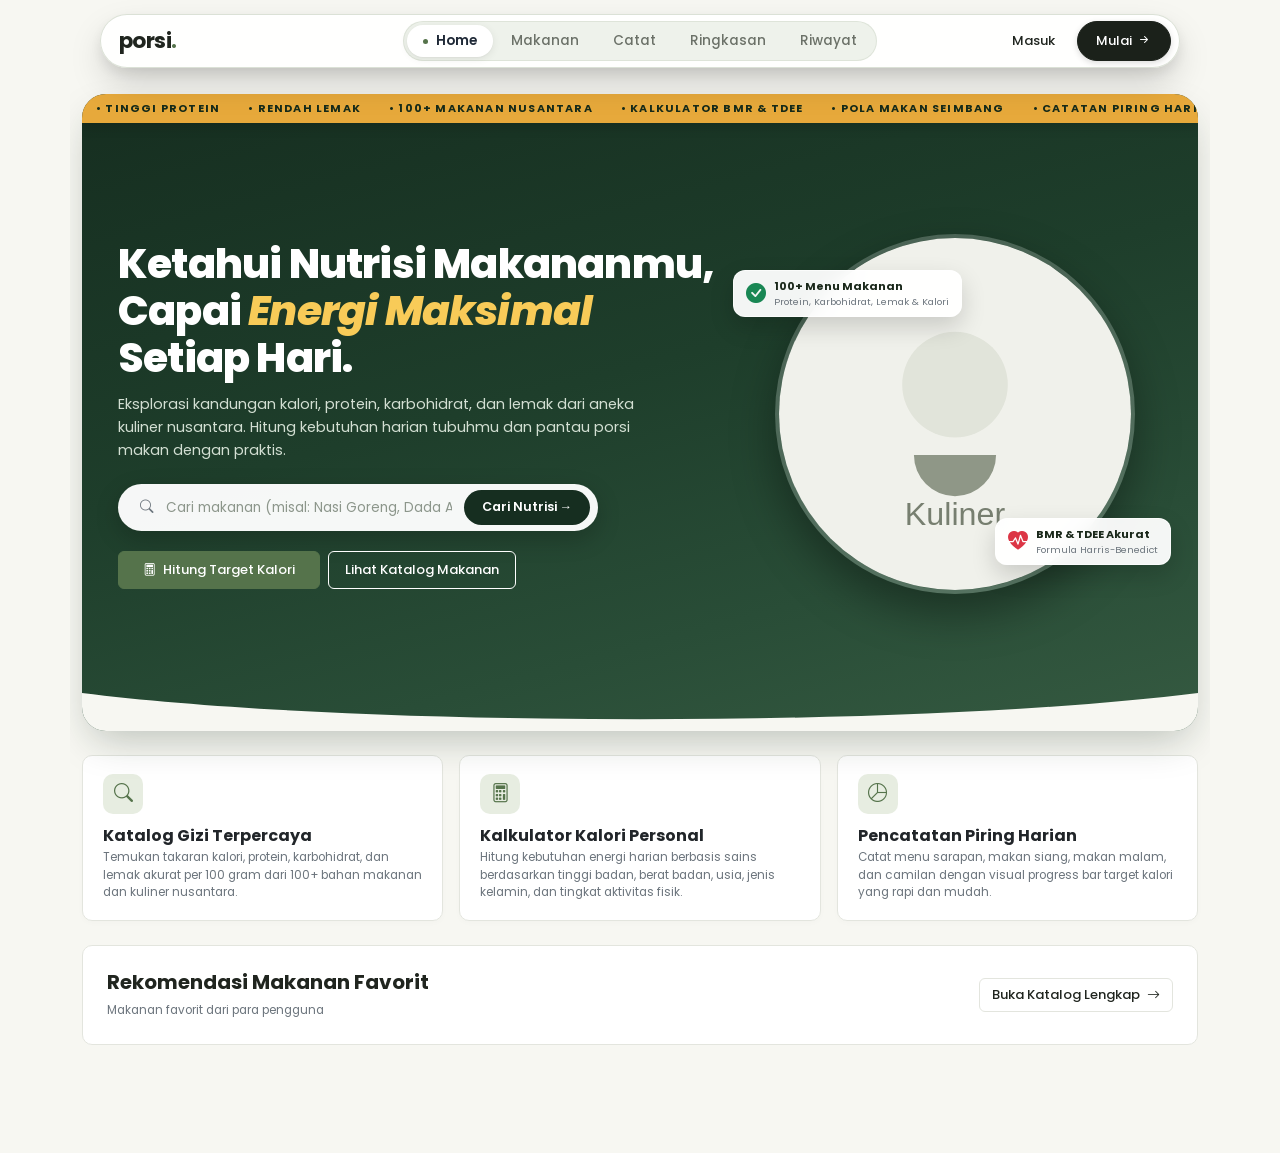
==== client/index.html @ 0c0c5ab6 "fix(ui): remove hand portion guide and add generous margin spacing for meal session cards" ====
<!doctype html>
<html lang="id">
<head>
  <meta charset="utf-8">
  <meta name="viewport" content="width=device-width, initial-scale=1">
  <title>Porsi.</title>

  <!-- Font Google: Poppins -->
  <link rel="preconnect" href="https://fonts.googleapis.com">
  <link rel="preconnect" href="https://fonts.gstatic.com" crossorigin>
  <link href="https://fonts.googleapis.com/css2?family=Poppins:wght@400;500;600;700&display=swap" rel="stylesheet">

  <!-- CSS Kerangka Kerja Bootstrap 5.3 & Ikon Bootstrap -->
  <link href="https://cdn.jsdelivr.net/npm/bootstrap@5.3.3/dist/css/bootstrap.min.css" rel="stylesheet">
  <link href="https://cdn.jsdelivr.net/npm/bootstrap-icons@1.11.3/font/bootstrap-icons.min.css" rel="stylesheet">

  <!-- Lembar Gaya Kustom Terstruktur -->
  <link rel="stylesheet" href="css/style.css?v=26">
  <link rel="stylesheet" href="css/auth.css?v=18">
</head>
<body>

  <!-- Bilah Navigasi Melayang Bentuk Kapsul (Floating Island Navbar) -->
  <header class="app-navbar-wrapper">
    <div class="app-navbar-pill">
      <!-- Sisi Kiri: Logo & Nama Brand -->
      <a href="#" class="brand-logo" onclick="switchPage('home'); return false;">
        <span class="brand-title">porsi<span class="brand-dot">.</span></span>
      </a>

      <!-- Sisi Tengah: Tab Navigasi Menu (Web Desktop Navigasi Kapsul) -->
      <nav class="desktop-nav nav-center-tabs" id="nav-center-tabs" aria-label="Navigasi Utama">
        <div class="nav-sliding-indicator" id="nav-sliding-indicator"></div>
        <button type="button" class="nav-tab-btn active" id="nav-btn-home" onclick="switchPage('home')">
          Home
        </button>
        <button type="button" class="nav-tab-btn" id="nav-btn-makanan" onclick="switchPage('makanan')">
          Makanan
        </button>
        <button type="button" class="nav-tab-btn" id="nav-btn-catat" onclick="requireAuthOrGo('catat')">
          Catat
        </button>
        <button type="button" class="nav-tab-btn" id="nav-btn-dashboard" onclick="requireAuthOrGo('dashboard')">
          Ringkasan
        </button>
        <button type="button" class="nav-tab-btn" id="nav-btn-riwayat" onclick="requireAuthOrGo('riwayat')">
          Riwayat
        </button>
      </nav>

      <!-- Sisi Kanan: Tombol Aksi Pengguna / Tamu -->
      <div class="nav-right-actions">
        <!-- Aksi untuk Tamu (Belum Masuk Akun) -->
        <div id="guest-actions" class="d-flex align-items-center gap-2">
          <button type="button" class="btn btn-nav-ghost" onclick="openLoginModal()">Masuk</button>
          <button type="button" class="btn btn-nav-cta" onclick="openRegisterModal()">
            <span>Mulai</span> <i class="bi bi-arrow-right-short ms-1" style="font-size: 16px;"></i>
          </button>
        </div>

        <!-- Aksi Pengguna (Sudah Terautentikasi / Login) -->
        <div id="user-actions" class="d-none align-items-center gap-2">
          <div class="nav-user-pill" onclick="requireAuthOrGo('profil')" title="Lihat Profil & Kebutuhan Kalori">
            <!-- Mini Progress Ring Melingkar di Avatar Pengguna -->
            <div class="nav-user-avatar-wrap position-relative">
              <svg class="mini-progress-ring" width="34" height="34" viewBox="0 0 34 34">
                <circle class="ring-bg" cx="17" cy="17" r="14" fill="none" stroke="#EAECE6" stroke-width="2.6" />
                <circle class="ring-progress" id="top-user-progress-ring" cx="17" cy="17" r="14" fill="none" stroke="var(--olive)" stroke-width="2.6" stroke-dasharray="87.96" stroke-dashoffset="87.96" stroke-linecap="round" transform="rotate(-90 17 17)" />
              </svg>
              <div class="nav-user-avatar">
                <i class="bi bi-person-fill"></i>
              </div>
            </div>
            <div class="d-block text-start user-text-block" style="line-height: 1.15;">
              <div class="fw-semibold user-name-label" id="top-user-name">User</div>
              <div class="text-secondary user-target-label" id="top-user-target">0 kkal</div>
            </div>
          </div>
          <button type="button" class="btn-nav-logout" onclick="logout()" title="Keluar">
            <i class="bi bi-box-arrow-right" style="-webkit-text-stroke: 0.5px;"></i>
          </button>
        </div>
      </div>
    </div>
  </header>

  <!-- Kontainer Konten Utama Aplikasi (Dimuat per view dari folder views/) -->
  <main class="container-lg py-3 py-md-4" id="main-content">
    <!-- Skeleton Fallback Placeholder (Mencegah Layar Blank Saat CSR Memuat Data Awal) -->
    <div id="main-skeleton-loader" class="main-skeleton-loader">
      <div class="skeleton-shimmer skeleton-hero mb-3"></div>
      <div class="row g-3">
        <div class="col-12 col-md-8"><div class="skeleton-shimmer skeleton-card-lg"></div></div>
        <div class="col-12 col-md-4"><div class="skeleton-shimmer skeleton-card-sm"></div></div>
      </div>
    </div>

    <div id="view-home"></div>
    <div id="view-makanan"></div>
    <div id="view-dashboard"></div>
    <div id="view-catat"></div>
    <div id="view-riwayat"></div>
    <div id="view-profil"></div>
  </main>

  <!-- Bilah Navigasi Bawah Khusus Smartphone (Mobile Bottom Navigation Bar) -->
  <nav class="mobile-bottom-nav d-md-none" id="mobile-bottom-nav" aria-label="Navigasi Bawah Ponsel">
    <div class="bottom-nav-inner">
      <button type="button" class="bottom-nav-item active" id="mob-btn-home" onclick="switchPage('home')">
        <i class="bi bi-house-door bottom-nav-icon"></i>
        <span class="bottom-nav-label">Home</span>
      </button>
      <button type="button" class="bottom-nav-item" id="mob-btn-makanan" onclick="switchPage('makanan')">
        <i class="bi bi-compass bottom-nav-icon"></i>
        <span class="bottom-nav-label">Makanan</span>
      </button>
      <button type="button" class="bottom-nav-item bottom-nav-action-center" id="mob-btn-catat" onclick="requireAuthOrGo('catat')" aria-label="Catat Piring">
        <div class="action-center-circle">
          <i class="bi bi-plus-lg"></i>
        </div>
        <span class="bottom-nav-label">Catat</span>
      </button>
      <button type="button" class="bottom-nav-item" id="mob-btn-dashboard" onclick="requireAuthOrGo('dashboard')">
        <i class="bi bi-pie-chart bottom-nav-icon"></i>
        <span class="bottom-nav-label">Ringkasan</span>
      </button>
      <button type="button" class="bottom-nav-item" id="mob-btn-riwayat" onclick="requireAuthOrGo('riwayat')">
        <i class="bi bi-calendar3 bottom-nav-icon"></i>
        <span class="bottom-nav-label">Riwayat</span>
      </button>
    </div>
  </nav>

  <!-- Kontainer Komponen Modal & Toast (Dimuat dari views/modals.html) -->
  <div id="views-modals"></div>

  <!-- Pustaka JavaScript Bootstrap 5 Bundle CDN -->
  <script src="https://cdn.jsdelivr.net/npm/bootstrap@5.3.3/dist/js/bootstrap.bundle.min.js"></script>

  <!-- Berkas Logika Utama Aplikasi (JavaScript Terstruktur) -->
  <script src="js/app.js?v=29"></script>
</body>
</html>
---- client/css/style.css ----
/**
 * ============================================================================
 * PORSI. - Pelacak Nutrisi & Kalori Harian
 * Lembar Gaya Utama (style.css)
 * ============================================================================
 * 
 * Daftar Isi:
 * 1. Token Desain & Variabel Root (Warna, Radius, Font)
 * 2. Tipografi Dasar & Reset Elemen
 * 3. Navigasi Melayang Bentuk Kapsul (Floating Island Pill Navbar)
 * 4. Kartu & Lencana Kustom
 * 5. Kartu Katalog Makanan & Grid Nutrisi Makro Bersih
 * 6. Paginasi Halaman Bernomor Modern
 * 7. Bagian Hero Beranda (Home / Ticker / Gelombang SVG)
 * 8. Kartu Keunggulan Fitur Utama
 * 9. Bilah Navigasi Bawah Seluler & Aturan Responsif
 * ============================================================================
 */

:root {
      --bg: #F7F7F2;
      --card-bg: #FFFFFF;
      --border: #E3E5DE;
      --text: #20251F;
      --muted: #6B7168;
      --olive: #55734B;
      --olive-hover: #435D3A;
      --olive-light: #E7EDE1;
      --danger: #A84135;
      --radius: 10px;
    }

    * {
      box-sizing: border-box;
    }

    html, body {
      overflow-x: hidden;
      max-width: 100%;
    }

    body {
      background-color: var(--bg);
      color: var(--text);
      font-family: 'Poppins', -apple-system, BlinkMacSystemFont, sans-serif;
      font-size: 13.5px;
      line-height: 1.5;
      margin: 0;
      padding-bottom: 60px;
    }

    /* 1. Navigasi Melayang Bentuk Kapsul (Floating Island Pill Navbar) */
    .app-navbar-wrapper {
      position: sticky;
      top: 14px;
      z-index: 1030;
      padding: 0 16px;
      margin-bottom: 8px;
    }

    .app-navbar-pill {
      max-width: 1080px;
      margin: 0 auto;
      margin-bottom: 16px;
      background: rgba(255, 255, 255, 0.92);
      backdrop-filter: blur(28px) saturate(190%);
      -webkit-backdrop-filter: blur(28px) saturate(190%);
      border: 1px solid rgba(215, 222, 210, 0.9);
      border-radius: 9999px;
      box-shadow: 
        0 16px 36px -4px rgba(0, 0, 0, 0.18), 
        0 6px 16px -2px rgba(0, 0, 0, 0.10), 
        inset 0 1px 1px rgba(255, 255, 255, 0.95);
      padding: 6px 8px 6px 18px;
      display: flex;
      align-items: center;
      justify-content: space-between;
      position: relative;
      min-height: 54px;
    }

    .brand-logo {
      display: inline-flex;
      align-items: center;
      gap: 9px;
      text-decoration: none;
      z-index: 2;
    }

    .brand-badge {
      width: 32px;
      height: 32px;
      border-radius: 50%;
      background: var(--olive-light);
      color: var(--olive);
      display: inline-flex;
      align-items: center;
      justify-content: center;
      font-size: 16px;
      transition: transform 0.2s cubic-bezier(0.34, 1.56, 0.64, 1);
    }
    .brand-logo:hover .brand-badge {
      transform: scale(1.08) rotate(8deg);
    }

    .brand-title {
      font-weight: 700;
      font-size: 1.35rem;
      color: var(--text);
      letter-spacing: -0.6px;
      line-height: 1;
    }
    .brand-dot {
      color: var(--olive);
    }

    /* 2. Tab Navigasi Tengah (Web Desktop Navigasi Kapsul) */
    .nav-center-tabs {
      display: flex;
      align-items: center;
      gap: 2px;
      position: absolute;
      left: 50%;
      transform: translateX(-50%);
      z-index: 1;
      background: #EEF2EB;
      padding: 3px;
      border-radius: 9999px;
      border: 1px solid rgba(215, 222, 210, 0.7);
    }

    /* Indikator Kapsul Geser Halus (Sliding Pill Indicator seperti Modal Auth) */
    .nav-sliding-indicator {
      position: absolute;
      top: 0;
      left: 0;
      background: #FFFFFF;
      border-radius: 9999px;
      box-shadow: 0 2px 8px rgba(0, 0, 0, 0.08), 0 1px 2px rgba(0, 0, 0, 0.04);
      pointer-events: none;
      z-index: 1;
      opacity: 0;
      transition: transform 0.36s cubic-bezier(0.25, 1, 0.5, 1), width 0.36s cubic-bezier(0.25, 1, 0.5, 1), height 0.36s cubic-bezier(0.25, 1, 0.5, 1), opacity 0.2s ease;
      will-change: transform, width, height;
    }

    .nav-tab-btn {
      color: var(--muted);
      font-weight: 500;
      font-size: 13.5px;
      border: 0;
      background: transparent !important;
      padding: 6px 16px;
      border-radius: 9999px;
      text-decoration: none;
      transition: color 0.25s ease;
      cursor: pointer;
      display: inline-flex;
      align-items: center;
      gap: 6px;
      white-space: nowrap;
      position: relative;
      z-index: 2;
    }
    .nav-tab-btn:hover {
      color: var(--text);
    }
    .nav-tab-btn.active {
      color: #1F2937;
      font-weight: 600;
      background: transparent !important;
      box-shadow: none !important;
      transform: none !important;
    }
    .nav-tab-btn.active::before {
      content: "";
      display: inline-block;
      width: 5px;
      height: 5px;
      border-radius: 50%;
      background: var(--olive);
      margin-right: 2px;
      animation: dotPop 0.25s cubic-bezier(0.34, 1.56, 0.64, 1);
    }

    @keyframes dotPop {
      0% {
        transform: scale(0);
        opacity: 0;
      }
      100% {
        transform: scale(1);
        opacity: 1;
      }
    }

    /* Mencegah scrollbar horizontal pada kontainer utama saat animasi geser tab berlangsung */
    main.container-lg {
      overflow-x: hidden;
      position: relative;
    }

    /* Animasi Geser Halus Halaman Masuk dari Kanan (Arah Maju) */
    .page-slide-from-right {
      animation: pageSlideRight 0.36s cubic-bezier(0.25, 1, 0.5, 1) both;
      will-change: opacity, transform;
    }

    /* Animasi Geser Halus Halaman Masuk dari Kiri (Arah Mundur) */
    .page-slide-from-left {
      animation: pageSlideLeft 0.36s cubic-bezier(0.25, 1, 0.5, 1) both;
      will-change: opacity, transform;
    }

    @keyframes pageSlideRight {
      0% {
        opacity: 0;
        transform: translateX(45px);
      }
      100% {
        opacity: 1;
        transform: translateX(0);
      }
    }

    @keyframes pageSlideLeft {
      0% {
        opacity: 0;
        transform: translateX(-45px);
      }
      100% {
        opacity: 1;
        transform: translateX(0);
      }
    }

    /* 3. Aksi Sisi Kanan (Masuk, Mulai, Profil) */
    .nav-right-actions {
      display: flex;
      align-items: center;
      gap: 8px;
      z-index: 2;
    }

    .btn-nav-ghost {
      background: transparent;
      border: none;
      color: var(--text);
      font-weight: 500;
      font-size: 13px;
      padding: 7px 14px;
      border-radius: 9999px;
      transition: background 0.15s ease, color 0.15s ease;
      cursor: pointer;
    }
    .btn-nav-ghost:hover {
      background: #F1F3ED;
      color: var(--text);
    }

    .btn-nav-cta {
      background: #1B211A;
      color: #FFFFFF;
      border: 1px solid #1B211A;
      font-weight: 500;
      font-size: 13px;
      padding: 7px 18px;
      border-radius: 9999px;
      display: inline-flex;
      align-items: center;
      transition: all 0.18s cubic-bezier(0.16, 1, 0.3, 1);
      cursor: pointer;
      box-shadow: 0 2px 6px rgba(0, 0, 0, 0.14);
      text-decoration: none;
    }
    .btn-nav-cta:hover {
      background: #313D2F;
      border-color: #313D2F;
      color: #FFFFFF;
      transform: translateY(-1px);
      box-shadow: 0 4px 10px rgba(0, 0, 0, 0.2);
    }

    /* 4. Kapsul Profil Pengguna Terautentikasi */
    .nav-user-pill {
      background: #F4F6F0;
      border: 1px solid var(--border);
      border-radius: 9999px;
      padding: 3px 12px 3px 4px;
      display: flex;
      align-items: center;
      gap: 8px;
      cursor: pointer;
      transition: background 0.15s ease;
    }
    .nav-user-pill:hover {
      background: #E9ECE3;
    }

    .nav-user-avatar-wrap {
      width: 34px;
      height: 34px;
      display: flex;
      align-items: center;
      justify-content: center;
      position: relative;
      flex-shrink: 0;
    }
    .nav-user-avatar-wrap .mini-progress-ring {
      position: absolute;
      top: 0;
      left: 0;
      width: 34px;
      height: 34px;
      pointer-events: none;
    }
    .nav-user-avatar {
      width: 24px;
      height: 24px;
      border-radius: 50%;
      background: var(--olive);
      color: #FFFFFF;
      display: flex;
      align-items: center;
      justify-content: center;
      font-size: 11.5px;
      z-index: 1;
    }

    .btn-nav-logout {
      border: 1px solid var(--border);
      background: #FFFFFF;
      color: var(--danger);
      width: 34px;
      height: 34px;
      border-radius: 50%;
      display: flex;
      align-items: center;
      justify-content: center;
      font-size: 13.5px;
      cursor: pointer;
      transition: all 0.18s ease;
    }
    .btn-nav-logout:hover {
      background: rgba(168, 65, 53, 0.1);
      color: #8B2E24;
      border-color: rgba(168, 65, 53, 0.3);
      transform: scale(1.05);
    }

    /* 5. Bilah Pencarian Modern & Bersih */
    .search-container {
      background: #FFFFFF;
      border: 1.5px solid var(--border);
      border-radius: 99px;
      padding: 6px 14px 6px 18px;
      display: flex;
      align-items: center;
      gap: 12px;
      min-height: 50px;
      transition: all 0.2s ease-in-out;
      box-shadow: 0 2px 6px rgba(0,0,0,0.03);
    }
    .search-container:hover {
      border-color: #CBD0C4;
    }
    .search-container:focus-within {
      border-color: var(--olive);
      box-shadow: 0 0 0 3px rgba(85, 115, 75, 0.15);
    }
    .search-container .search-icon {
      color: var(--muted);
      font-size: 16px;
      flex-shrink: 0;
    }
    .search-container input {
      border: none !important;
      outline: none !important;
      box-shadow: none !important;
      background: transparent !important;
      font-size: 14px;
      width: 100%;
      color: var(--text);
      padding: 4px 0;
    }
    .search-container input::placeholder {
      color: #9CA3AF;
      font-size: 13.5px;
    }
    .search-clear-btn {
      border: none;
      background: #F0F1EB;
      color: var(--muted);
      width: 28px;
      height: 28px;
      border-radius: 50%;
      display: flex;
      align-items: center;
      justify-content: center;
      font-size: 12px;
      cursor: pointer;
      transition: all 0.15s;
      flex-shrink: 0;
    }
    .search-clear-btn:hover {
      background: #E2E4DC;
      color: var(--text);
    }

    /* 6. Kartu Kontainer Kustom */
    .app-card {
      background: var(--card-bg);
      border: 1px solid var(--border);
      border-radius: var(--radius);
    }

    /* 7. Tombol Aksi Kustom */
    .btn-olive {
      background-color: var(--olive);
      border: 1px solid var(--olive);
      color: #FFFFFF;
      font-weight: 500;
      font-size: 13px;
      border-radius: 6px;
      padding: 6px 14px;
      transition: all 0.15s;
    }
    .btn-olive:hover, .btn-olive:focus {
      background-color: var(--olive-hover);
      border-color: var(--olive-hover);
      color: #FFFFFF;
    }

    .btn-subtle {
      background-color: #FFFFFF;
      border: 1px solid var(--border);
      color: var(--text);
      font-weight: 500;
      font-size: 13px;
      border-radius: 6px;
      padding: 6px 12px;
    }
    .btn-subtle:hover {
      background-color: #F0F1EB;
      color: var(--text);
    }

    /* 8. Kolom Formulir & Input */
    .form-control, .form-select {
      font-family: inherit;
      font-size: 13px;
      border: 1px solid var(--border);
      border-radius: 6px;
      padding: 7px 10px;
    }
    .form-control:focus, .form-select:focus {
      border-color: var(--olive);
      box-shadow: 0 0 0 2px rgba(85, 115, 75, 0.15);
    }
    .form-label {
      font-size: 11.5px;
      font-weight: 600;
      margin-bottom: 3px;
      color: var(--text);
    }

    /* 9. Kartu Katalog Makanan */
    .food-item-card {
      border: 1px solid var(--border);
      border-radius: var(--radius);
      background: #FFFFFF;
      overflow: hidden;
      display: flex;
      flex-direction: column;
      height: 100%;
      transition: border-color 0.15s;
    }
    .food-item-card:hover {
      border-color: #CBD0C4;
    }
    .food-item-img {
      width: 100%;
      height: 120px;
      object-fit: cover;
      background: #EAECE6;
    }
    .food-item-body {
      padding: 10px 12px;
      display: flex;
      flex-direction: column;
      flex-grow: 1;
    }
    .food-item-title {
      font-weight: 600;
      font-size: 13px;
      margin-bottom: 4px;
      line-height: 1.3;
      display: -webkit-box;
      -webkit-line-clamp: 2;
      -webkit-box-orient: vertical;
      overflow: hidden;
    }
    /* 10. Tampilan Kalori Kartu Makanan */
    .food-card-cal {
      font-size: 13.5px;
      font-weight: 700;
      color: var(--text);
      line-height: 1.2;
      margin-bottom: 6px;
    }
    .food-card-cal small {
      font-size: 11px;
      font-weight: 400;
      color: var(--muted);
    }

    /* 11. Makronutrisi Kartu Makanan: Bersih & Netral (Tanpa Kotak Berwarna) */
    .macro-clean-grid {
      display: flex;
      align-items: center;
      justify-content: space-between;
      padding: 6px 2px;
      margin-bottom: 10px;
      border-top: 1px solid #ECEEE8;
      border-bottom: 1px solid #ECEEE8;
      background: transparent !important;
    }
    .macro-clean-col {
      flex: 1;
      text-align: center;
      display: flex;
      flex-direction: column;
      gap: 1px;
    }
    .m-clean-lbl {
      font-size: 10px;
      color: #6F766C;
      font-weight: 500;
      letter-spacing: -0.1px;
    }
    .m-clean-val {
      font-size: 12px;
      color: #1F251E;
      line-height: 1.2;
    }
    .m-clean-val strong {
      font-weight: 700;
      color: #1F251E;
    }
    .m-clean-val span {
      font-size: 9.5px;
      font-weight: 400;
      color: #6F766C;
    }
    .macro-clean-divider {
      width: 1px;
      height: 20px;
      background: #ECEEE8;
      flex-shrink: 0;
    }

    /* 12. Paginasi Halaman Bernomor Modern */
    .btn-page-nav {
      background: #FFFFFF;
      border: 1px solid var(--border);
      color: var(--text);
      font-size: 13px;
      font-weight: 500;
      border-radius: 9999px;
      padding: 6px 14px;
      display: inline-flex;
      align-items: center;
      gap: 5px;
      cursor: pointer;
      transition: all 0.16s ease;
    }
    .btn-page-nav:hover:not(:disabled) {
      background: #E8EDE3;
      border-color: #CBD5C4;
      color: var(--text);
    }
    .btn-page-nav:disabled {
      opacity: 0.45;
      cursor: not-allowed;
      background: #F4F5F0;
    }

    .btn-page-num {
      min-width: 34px;
      height: 34px;
      padding: 0 6px;
      border-radius: 50%;
      border: 1px solid transparent;
      background: transparent;
      color: var(--text);
      font-size: 13px;
      font-weight: 500;
      display: inline-flex;
      align-items: center;
      justify-content: center;
      cursor: pointer;
      transition: all 0.16s ease;
    }
    .btn-page-num:hover:not(.active) {
      background: #E8EDE3;
      color: var(--text);
    }
    .btn-page-num.active {
      background: var(--olive);
      color: #FFFFFF;
      font-weight: 700;
      box-shadow: 0 2px 6px rgba(85, 115, 75, 0.35);
    }
    .page-ellipsis {
      padding: 0 4px;
      color: var(--muted);
      font-size: 13px;
    }

    /* 13. Bagian Hero Beranda (Home) */
    .hero-container {
      background: linear-gradient(165deg, #162E20 0%, #1E3E2B 45%, #294D37 75%, #355A41 100%);
      border-radius: 24px;
      color: #FFFFFF;
      position: relative;
      overflow: hidden;
      margin-bottom: 24px;
      box-shadow: 0 16px 40px -10px rgba(18, 40, 24, 0.28);
    }

    .hero-ribbon-ticker {
      background: #E7A93B;
      color: #172B1A;
      font-size: 11px;
      font-weight: 700;
      letter-spacing: 1.2px;
      text-transform: uppercase;
      padding: 6px 0;
      overflow: hidden;
      white-space: nowrap;
      display: flex;
      box-shadow: 0 4px 12px rgba(0, 0, 0, 0.15);
    }
    .hero-ribbon-ticker span {
      display: inline-block;
      padding: 0 14px;
    }

    .hero-content-row {
      padding: 36px 32px 24px 36px;
    }

    @media (max-width: 767.98px) {
      .hero-content-row {
        padding: 22px 18px 18px 18px;
      }
    }

    .hero-headline {
      font-weight: 800;
      font-size: clamp(1.75rem, 3.2vw, 2.65rem);
      line-height: 1.15;
      letter-spacing: -0.8px;
      margin-bottom: 12px;
      color: #FFFFFF;
    }
    .hero-headline .highlight-gold {
      color: #F8CB58;
      font-style: italic;
    }

    .hero-subtitle {
      font-size: clamp(13px, 1.35vw, 14.5px);
      line-height: 1.6;
      color: #D3DFD3;
      max-width: 520px;
      margin-bottom: 22px;
    }

    .hero-search-box {
      background: rgba(255, 255, 255, 0.96);
      border-radius: 9999px;
      padding: 6px 8px 6px 18px;
      display: flex;
      align-items: center;
      gap: 10px;
      max-width: 480px;
      box-shadow: 0 8px 24px rgba(0, 0, 0, 0.2);
      margin-bottom: 20px;
    }
    .hero-search-box input {
      border: none !important;
      outline: none !important;
      background: transparent !important;
      width: 100%;
      font-size: 13.5px;
      color: #1A281A;
    }
    .hero-search-box input::placeholder {
      color: #8C968B;
    }
    .hero-search-box .btn-hero-search {
      background: #162E20;
      color: #FFFFFF;
      border: none;
      font-weight: 600;
      font-size: 12.5px;
      padding: 8px 18px;
      border-radius: 9999px;
      white-space: nowrap;
      transition: background 0.15s ease;
      cursor: pointer;
    }
    .hero-search-box .btn-hero-search:hover {
      background: #254933;
    }

    .hero-badges-row {
      display: flex;
      flex-wrap: wrap;
      gap: 8px;
      margin-bottom: 16px;
    }
    .hero-chip {
      background: rgba(255, 255, 255, 0.14);
      backdrop-filter: blur(8px);
      border: 1px solid rgba(255, 255, 255, 0.22);
      color: #FFFFFF;
      font-size: 11px;
      font-weight: 500;
      padding: 4px 12px;
      border-radius: 9999px;
      display: inline-flex;
      align-items: center;
      gap: 5px;
    }

    .hero-food-plate {
      position: relative;
      display: flex;
      align-items: center;
      justify-content: center;
    }
    .hero-plate-img {
      width: 100%;
      max-width: 360px;
      aspect-ratio: 1 / 1;
      border-radius: 50%;
      object-fit: cover;
      box-shadow: 0 20px 44px rgba(0, 0, 0, 0.35);
      border: 4px solid rgba(255, 255, 255, 0.2);
      transition: transform 0.4s ease;
    }
    .hero-plate-img:hover {
      transform: scale(1.02) rotate(2deg);
    }

    .hero-floating-stat {
      position: absolute;
      background: rgba(255, 255, 255, 0.95);
      color: #1A281A;
      backdrop-filter: blur(10px);
      border-radius: 12px;
      padding: 7px 12px;
      box-shadow: 0 10px 24px rgba(0, 0, 0, 0.16);
      font-size: 11px;
      display: flex;
      align-items: center;
      gap: 8px;
      border: 1px solid rgba(255, 255, 255, 0.7);
      animation: floatBadge 3.5s ease-in-out infinite alternate;
    }
    .hero-stat-1 {
      top: 10%;
      left: -10px;
    }
    .hero-stat-2 {
      bottom: 8%;
      right: -5px;
      animation-delay: 1.5s;
    }

    @keyframes floatBadge {
      0% { transform: translateY(0px); }
      100% { transform: translateY(-7px); }
    }

    .hero-wave-transition {
      width: 100%;
      line-height: 0;
      margin-top: -1px;
    }
    .hero-wave-transition svg {
      display: block;
      width: 100%;
      height: 38px;
    }

    .home-feature-card {
      background: #FFFFFF;
      border: 1px solid var(--border);
      border-radius: var(--radius);
      padding: 18px 20px;
      height: 100%;
      transition: transform 0.18s ease, box-shadow 0.18s ease;
      box-shadow: 0 2px 6px rgba(0, 0, 0, 0.02);
    }
    .home-feature-card:hover {
      transform: translateY(-2px);
      box-shadow: 0 8px 20px rgba(0, 0, 0, 0.05);
      border-color: #CBD5C4;
    }
    .feature-icon-bubble {
      width: 40px;
      height: 40px;
      border-radius: 10px;
      background: var(--olive-light);
      color: var(--olive);
      display: flex;
      align-items: center;
      justify-content: center;
      font-size: 19px;
      margin-bottom: 12px;
    }

    /* 14. Penyesuaian Responsif Layar Kecil */
    @media (max-width: 767.98px) {
      .food-item-img {
        height: 100px;
      }
    }


    /* ============================================================================
     * 15. Gaya Komponen Tambahan untuk Tab (Piring, Riwayat & Profil)
     * ============================================================================
     */

    /* Efek & Warna Tombol Aksi Bahaya / Hapus (Warna Lemak Maroon Porsi) */
    .btn-subtle.text-danger {
      color: var(--danger) !important;
    }
    .btn-subtle.text-danger:hover {
      background-color: rgba(168, 65, 53, 0.1) !important;
      color: #8B2E24 !important;
      border-color: rgba(168, 65, 53, 0.3) !important;
    }

    /* Bilah Progres Multi-Segmen Makronutrien Piring (Sesuai Palet Warna Porsi) */
    .plate-macro-bar-container {
      display: flex;
      height: 8px;
      width: 100%;
      border-radius: 99px;
      overflow: hidden;
      background: #EBEFE7;
      border: 1px solid #D8DED1;
      gap: 2px;
      padding: 1px;
    }
    .plate-macro-bar-seg {
      height: 100%;
      transition: width 0.3s ease;
      border-radius: 99px;
    }
    .plate-macro-bar-seg.bg-prot {
      background: var(--olive); /* Hijau Zaitun Utama Porsi (#55734B) */
    }
    .plate-macro-bar-seg.bg-carb {
      background: #E7A93B; /* Kuning Oker Gandum Alami (Pita Ticker Hero) */
    }
    .plate-macro-bar-seg.bg-fat {
      background: var(--danger); /* Terakota Hangat Porsi (#A84135) */
    }

    /* Baris Item Sesi Makan Terpadu (Ringkasan, Catat, & Riwayat) */
    .session-item-row {
      background: #FFFFFF;
      border: 1px solid var(--border);
      border-radius: 10px;
      padding: 12px 14px;
      display: flex;
      justify-content: space-between;
      align-items: center;
      transition: transform 0.16s ease, box-shadow 0.16s ease, border-color 0.16s ease;
    }
    .session-item-row:hover {
      border-color: #CBD5C4;
      background: #FAFBF9;
      transform: translateY(-1px);
      box-shadow: 0 4px 12px rgba(0, 0, 0, 0.04);
    }

    /* Stepper Porsi Makanan pada Piring */
    .portion-stepper-widget {
      display: inline-flex;
      align-items: center;
      background: #F8F9F6;
      border: 1px solid var(--border);
      border-radius: 8px;
      padding: 2px 4px;
      gap: 2px;
    }
    .btn-stepper-adj {
      width: 24px;
      height: 24px;
      border-radius: 5px;
      border: 1px solid var(--border);
      background: #FFFFFF;
      color: var(--text);
      font-size: 13px;
      font-weight: 600;
      display: inline-flex;
      align-items: center;
      justify-content: center;
      cursor: pointer;
      line-height: 1;
      transition: all 0.14s ease;
    }
    .btn-stepper-adj:hover {
      background: var(--olive);
      color: #FFFFFF;
      border-color: var(--olive);
    }
    .btn-stepper-adj:active {
      transform: scale(0.90);
    }
    .stepper-num-input {
      width: 50px;
      border: 0;
      background: transparent;
      font-size: 12.5px;
      font-weight: 600;
      text-align: center;
      color: var(--text);
      outline: none;
      -moz-appearance: textfield;
    }
    .stepper-num-input::-webkit-outer-spin-button,
    .stepper-num-input::-webkit-inner-spin-button {
      -webkit-appearance: none;
      margin: 0;
    }
    .stepper-unit {
      font-size: 11px;
      color: var(--muted);
      font-weight: 500;
      padding-right: 4px;
    }

    /* Bilah Strip Kalender 7 Hari Terakhir (Riwayat) */
    .cal-week-strip {
      display: flex;
      gap: 8px;
      overflow-x: auto;
      padding-bottom: 6px;
      margin-bottom: 14px;
    }
    .cal-day-card {
      flex: 1;
      min-width: 66px;
      background: #FFFFFF;
      border: 1px solid var(--border);
      border-radius: 10px;
      padding: 10px 8px;
      text-align: center;
      cursor: pointer;
      transition: all 0.18s ease;
      display: flex;
      flex-direction: column;
      align-items: center;
      gap: 3px;
      user-select: none;
    }
    .cal-day-card:hover:not(.active) {
      border-color: #CBD5C4;
      background: #F4F6F2;
      transform: translateY(-2px);
      box-shadow: 0 4px 12px rgba(0, 0, 0, 0.04);
    }
    .cal-day-card.active {
      background: var(--olive);
      border-color: var(--olive);
      color: #FFFFFF;
      box-shadow: 0 4px 12px rgba(85, 115, 75, 0.25);
      transform: translateY(-2px);
    }
    .cal-day-name {
      font-size: 11px;
      font-weight: 600;
      color: var(--muted);
      text-transform: uppercase;
    }
    .cal-day-card.active .cal-day-name {
      color: rgba(255, 255, 255, 0.9);
    }
    .cal-day-num {
      font-size: 16px;
      font-weight: 700;
      color: var(--text);
      line-height: 1.1;
    }
    .cal-day-card.active .cal-day-num {
      color: #FFFFFF;
    }

    /* ============================================================================
     * 15. RIWAYAT MAKAN: DESAIN RESIK, MODERN & BEBAS EMOJI (NON-AI SLOP)
     * ============================================================================ */
    .history-calendar-badge {
      width: 36px;
      height: 36px;
      border-radius: 50%;
      background: var(--olive-light);
      color: var(--olive);
      display: inline-flex;
      align-items: center;
      justify-content: center;
      font-size: 15px;
      flex-shrink: 0;
    }

    .history-status-badge {
      display: inline-flex;
      align-items: center;
      gap: 4px;
      padding: 4px 12px;
      border-radius: 9999px;
      font-size: 12px;
      font-weight: 600;
      white-space: nowrap;
      transition: all 0.2s ease;
    }
    .history-status-badge.status-match {
      background: #EDF5EA;
      color: #2E5626;
      border: 1px solid #D2E4CC;
    }
    .history-status-badge.status-deficit {
      background: #FAF4E8;
      color: #8C6018;
      border: 1px solid #EFE2C6;
    }
    .history-status-badge.status-surplus {
      background: #FDF1F0;
      color: #9C2E23;
      border: 1px solid #F6D5D3;
    }

    .history-session-card {
      background: #FFFFFF;
      border: 1px solid var(--border);
      border-radius: 14px;
      padding: 15px 18px;
      margin-bottom: 16px;
      box-shadow: 0 1px 3px rgba(0, 0, 0, 0.02);
      transition: border-color 0.16s ease, box-shadow 0.16s ease, transform 0.16s ease;
    }
    .history-session-card:last-child {
      margin-bottom: 0;
    }
    .history-session-card:hover {
      border-color: #CBD5C4;
      background: #FCFDFB;
      transform: translateY(-1px);
      box-shadow: 0 4px 14px rgba(0, 0, 0, 0.04);
    }

    .session-type-pill {
      font-weight: 600;
      font-size: 11.5px;
      padding: 3px 10px;
      border-radius: 9999px;
      letter-spacing: -0.1px;
      display: inline-flex;
      align-items: center;
    }
    .session-pill-sarapan {
      background: #F4F6F1;
      color: #384A33;
      border: 1px solid #DCE3D6;
    }
    .session-pill-siang {
      background: #EDF4EA;
      color: #274722;
      border: 1px solid #D1E1CB;
    }
    .session-pill-malam {
      background: #F0F3F7;
      color: #263A50;
      border: 1px solid #D6DFEB;
    }
    .session-pill-camilan {
      background: #FAF3EE;
      color: #6E3B24;
      border: 1px solid #ECDAD0;
    }
    .session-pill-kustom {
      background: #F5F6F3;
      color: #353B32;
      border: 1px solid #E0E4DC;
    }

    .session-time-pill {
      font-size: 11.5px;
      color: var(--muted);
      font-weight: 500;
      display: inline-flex;
      align-items: center;
    }

    .session-food-chip {
      display: inline-flex;
      align-items: center;
      gap: 5px;
      background: #F7F9F5;
      border: 1px solid #E5E9E0;
      border-radius: 6px;
      padding: 3px 8px;
      font-size: 12px;
      color: #242E22;
      transition: background 0.15s ease, border-color 0.15s ease;
    }
    .session-food-chip:hover {
      background: #EFF3EC;
      border-color: #D6DFD0;
    }
    .session-food-chip .food-chip-name {
      font-weight: 500;
    }
    .session-food-chip .food-chip-gram {
      color: #7A8475;
      font-size: 11px;
      font-weight: 500;
    }

    .session-macro-tag {
      display: inline-flex;
      align-items: center;
      gap: 3px;
      font-size: 11.5px;
      color: #555E51;
    }

    .macro-dot {
      width: 6px;
      height: 6px;
      border-radius: 50%;
      display: inline-block;
      flex-shrink: 0;
    }
    .macro-dot-prot {
      background: #55734B !important;
    }
    .macro-dot-carb {
      background: #E7A93B !important;
    }
    .macro-dot-fat {
      background: #A84135 !important;
    }

    /* Avatar Pengguna Profil */
    .profile-avatar-circle {
      width: 64px;
      height: 64px;
      border-radius: 50%;
      background: linear-gradient(135deg, var(--olive) 0%, #3D5335 100%);
      color: #FFFFFF;
      font-size: 22px;
      font-weight: 700;
      display: flex;
      align-items: center;
      justify-content: center;
      flex-shrink: 0;
      box-shadow: 0 4px 12px rgba(85, 115, 75, 0.25);
      border: 2px solid #FFFFFF;
    }

    /* Lencana Status BMI */
    .badge-bmi-ideal { background: #EDF6EE; color: #2E6930; border: 1px solid #C8E6C9; }
    .badge-bmi-under { background: #FEF9C3; color: #854D0E; border: 1px solid #FEF08A; }
    .badge-bmi-over  { background: #FFEDD5; color: #9A3412; border: 1px solid #FED7AA; }
    .badge-bmi-obese { background: #FEE2E2; color: #991B1B; border: 1px solid #FECACA; }

    /* Tombol Pilihan Sesi Cepat */
    .meal-preset-pill {
      font-size: 12.5px;
      border-radius: 99px;
      padding: 6px 14px;
      font-weight: 500;
      display: inline-flex;
      align-items: center;
      gap: 4px;
      transition: all 0.15s ease;
      cursor: pointer;
    }
    .meal-preset-pill:hover {
      transform: translateY(-1px);
    }

    /* Butir Pemilih Makanan Interaktif di Modal */
    .picker-food-item {
      transition: background-color 0.15s ease;
      border-bottom: 1px solid #F1F4EE !important;
    }
    .picker-food-item:hover {
      background-color: #F8F9F5 !important;
    }

    /* Tombol Aksi Hapus Berbentuk Lingkaran Sempurna (Background Putih & Ikon Lemak Maroon) */
    .btn-trash-circle {
      width: 34px !important;
      height: 34px !important;
      min-width: 34px !important;
      min-height: 34px !important;
      border-radius: 50% !important;
      padding: 0 !important;
      display: inline-flex !important;
      align-items: center !important;
      justify-content: center !important;
      flex-shrink: 0 !important;
      background-color: #FFFFFF !important;
      border: 1px solid var(--border) !important;
      color: var(--danger) !important;
      transition: all 0.15s ease;
    }
    .btn-trash-circle:hover {
      background-color: rgba(168, 65, 53, 0.1) !important;
      color: #8B2E24 !important;
      border-color: rgba(168, 65, 53, 0.3) !important;
    }

    /* Tombol Aksi Edit Berbentuk Lingkaran Sempurna (Background Putih & Ikon Zaitun Porsi) */
    .btn-edit-circle {
      width: 34px !important;
      height: 34px !important;
      min-width: 34px !important;
      min-height: 34px !important;
      border-radius: 50% !important;
      padding: 0 !important;
      display: inline-flex !important;
      align-items: center !important;
      justify-content: center !important;
      flex-shrink: 0 !important;
      background-color: #FFFFFF !important;
      border: 1px solid var(--border) !important;
      transition: all 0.15s ease;
      color: var(--olive) !important;
    }
    .btn-edit-circle:hover {
      background-color: rgba(85, 115, 75, 0.12) !important;
      color: #3D5335 !important;
      border-color: rgba(85, 115, 75, 0.3) !important;
    }

    /* Grup Tombol Aksi Sesi (Edit & Hapus Selalu Berdampingan Rapi Tanpa Celah Lebar) */
    .session-actions-group {
      display: inline-flex;
      align-items: center;
      gap: 6px;
      flex-shrink: 0;
    }

    /* ============================================================================
     * 16. SISTEM RESPONTIF UNIVERSAL (SMARTPHONE TIPE APAPUN & SEMUA RESOLUSI)
     * ============================================================================
     * Mendukung:
     * - Smartphone ultra-kompak (320px - 360px: iPhone SE 1, Galaxy Mini)
     * - Smartphone standar (375px - 414px: iPhone SE 2/3, 11/12/13/14/15/16, Pixel, Galaxy S)
     * - Smartphone layar lebar (428px - 480px: iPhone Pro Max, Galaxy Plus/Ultra)
     * - Tablet portrait & landscape (768px - 991px: iPad Mini, iPad Air, Galaxy Tab)
     * - Laptop & Desktop (>= 992px)
     * ============================================================================
     */

    /* --- Tablet & Layar Menengah (<= 991.98px) --- */
    @media (max-width: 991.98px) {
      .app-navbar-wrapper {
        top: 8px;
        padding: 0 12px;
        margin-bottom: 12px;
      }
      .app-navbar-pill {
        border-radius: 24px;
        padding: 10px 14px;
        flex-wrap: wrap;
        row-gap: 8px;
        min-height: auto;
      }
      .brand-logo {
        order: 1;
      }
      .nav-right-actions {
        order: 2;
        margin-left: auto;
      }
      .nav-center-tabs {
        order: 3;
        position: relative !important;
        left: auto !important;
        top: auto !important;
        transform: none !important;
        width: 100%;
        max-width: 100%;
        display: flex;
        align-items: center;
        justify-content: space-between;
        overflow-x: auto;
        overflow-y: hidden;
        -webkit-overflow-scrolling: touch;
        scrollbar-width: none;
        margin-top: 2px;
        padding: 3px;
        border-radius: 9999px;
      }
      .nav-center-tabs::-webkit-scrollbar {
        display: none;
      }
      .nav-tab-btn {
        flex: 1 1 auto;
        text-align: center;
        justify-content: center;
        padding: 6px 10px;
        font-size: 13px;
        white-space: nowrap;
      }
      .hero-content-row {
        padding: 28px 24px !important;
        text-align: center;
      }
      .hero-search-box {
        margin-left: auto;
        margin-right: auto;
      }
      .hero-content-row .d-flex.flex-wrap {
        justify-content: center;
      }
    }

    /* --- Smartphone Standar & Tablet Portabel (<= 767.98px) --- */
    @media (max-width: 767.98px) {
      body {
        padding-bottom: 45px;
      }
      .app-navbar-wrapper {
        top: 6px;
        padding: 0 8px;
        margin-bottom: 8px;
      }
      .app-navbar-pill {
        padding: 8px 10px;
        border-radius: 20px;
        row-gap: 6px;
        box-shadow: 0 10px 28px -4px rgba(0, 0, 0, 0.14);
      }
      .brand-title {
        font-size: 1.25rem;
      }
      .nav-tab-btn {
        flex: 1 1 auto;
        text-align: center;
        justify-content: center;
        padding: 5px 8px;
        font-size: 12px;
        gap: 3px;
        white-space: nowrap;
      }
      .nav-tab-btn.active::before {
        width: 4px;
        height: 4px;
      }
      .nav-user-pill {
        padding: 3px 10px 3px 5px;
        gap: 6px;
      }
      .nav-user-pill #top-user-name {
        max-width: 80px;
      }

      /* Hero Section Smartphone */
      .hero-container {
        border-radius: 20px;
      }
      .hero-content-row {
        padding: 22px 16px 18px 16px !important;
      }
      .hero-headline {
        font-size: 1.6rem !important;
        line-height: 1.2 !important;
        margin-bottom: 10px !important;
      }
      .hero-subtitle {
        font-size: 12px !important;
        line-height: 1.5 !important;
        margin-bottom: 14px !important;
      }
      .hero-search-box {
        display: flex !important;
        flex-direction: row !important;
        align-items: center !important;
        border-radius: 9999px !important;
        max-width: 100% !important;
        padding: 5px 6px 5px 14px !important;
        margin-bottom: 14px !important;
        gap: 8px !important;
      }
      .hero-search-box input {
        font-size: 12.5px !important;
        text-align: left !important;
        flex: 1 !important;
        min-width: 0 !important;
      }
      .hero-search-box .btn-hero-search {
        padding: 7px 14px !important;
        font-size: 11.5px !important;
        width: auto !important;
        border-radius: 9999px !important;
        white-space: nowrap !important;
      }
      .hero-food-plate {
        display: flex;
        flex-direction: column;
        align-items: center;
        gap: 8px;
        margin-top: 6px;
      }
      .hero-plate-img {
        max-width: 220px !important;
      }
      .hero-floating-stat {
        position: static !important;
        display: inline-flex !important;
        margin: 4px auto !important;
        max-width: 95% !important;
        font-size: 11px !important;
        animation: none !important;
      }
      .hero-ribbon-ticker {
        font-size: 10px;
        padding: 5px 0;
      }

      /* Grid Makanan Mobile: Proporsi Kartu Sempurna */
      .food-item-img {
        height: 115px !important;
      }
      .food-item-title {
        font-size: 12.5px !important;
        min-height: 32px;
      }
      .food-card-cal {
        font-size: 12.5px !important;
        margin-bottom: 4px !important;
      }
      .macro-clean-grid {
        padding: 4px 1px !important;
        margin-bottom: 8px !important;
      }
      .m-clean-lbl {
        font-size: 9.5px !important;
        letter-spacing: -0.3px;
      }
      .m-clean-val {
        font-size: 11.5px !important;
      }
      .m-clean-val span {
        font-size: 9px !important;
      }
      .catalog-pagination-wrap {
        flex-direction: column;
        align-items: center !important;
        text-align: center;
        gap: 8px;
      }

      /* Baris Sesi Makan (Riwayat & Dashboard): Tata Letak Bertingkat yang Lapang */
      .session-item-row {
        flex-direction: column !important;
        align-items: stretch !important;
        gap: 10px !important;
        padding: 11px 12px !important;
      }
      .session-item-row > div:first-child {
        width: 100% !important;
      }
      .session-item-row > div:last-child {
        width: 100% !important;
        display: flex !important;
        align-items: center !important;
        justify-content: space-between !important;
        padding-top: 8px !important;
        border-top: 1px dashed #EAECE6 !important;
      }

      /* Sesi Makan Riwayat Mobile */
      .history-session-card {
        padding: 11px 12px !important;
      }
      .session-food-chip {
        padding: 2.5px 7px !important;
        font-size: 11.5px !important;
      }
      .session-macro-pills {
        gap: 6px !important;
      }
      .session-macro-tag {
        font-size: 11px !important;
      }

      /* Modal Responsif untuk Layar Sentuh */
      .modal-dialog {
        margin: 0.5rem auto !important;
        max-width: 95vw !important;
      }
      #modalDetail .position-relative {
        height: 165px !important;
      }
      #modalDetail .p-4 {
        padding: 16px !important;
      }
      #picker-list {
        max-height: 320px !important;
      }
    }

    /* --- Smartphone Layar Ramping / Resolusi Kecil (<= 480px) --- */
    @media (max-width: 480px) {
      .app-navbar-wrapper {
        padding: 0 4px;
        top: 4px;
      }
      .app-navbar-pill {
        padding: 6px 8px;
        border-radius: 16px;
      }
      .brand-title {
        font-size: 1.15rem;
      }
      .nav-tab-btn {
        flex: 1 1 auto;
        text-align: center;
        justify-content: center;
        padding: 5px 5px;
        font-size: 11.5px;
        gap: 2px;
        white-space: nowrap;
      }
      .nav-user-pill {
        padding: 3px 6px 3px 4px;
        gap: 5px;
      }
      .nav-user-pill #top-user-name {
        max-width: 60px !important;
        font-size: 11px !important;
      }
      .nav-user-pill #top-user-target {
        font-size: 9.5px !important;
      }
      .btn-nav-logout {
        width: 30px;
        height: 30px;
        font-size: 12px;
      }
      .btn-nav-ghost {
        padding: 4px 8px;
        font-size: 11.5px;
      }
      .btn-nav-cta {
        padding: 4px 10px;
        font-size: 11.5px;
      }
      .hero-search-box {
        display: flex !important;
        flex-direction: row !important;
        align-items: center !important;
        border-radius: 9999px !important;
        padding: 4px 5px 4px 12px !important;
        gap: 6px !important;
      }
      .hero-search-box input {
        text-align: left !important;
        font-size: 12px !important;
        flex: 1 !important;
        min-width: 0 !important;
      }
      .hero-search-box .btn-hero-search {
        width: auto !important;
        text-align: center !important;
        padding: 6px 12px !important;
        font-size: 11.5px !important;
        border-radius: 9999px !important;
        white-space: nowrap !important;
      }
      .food-item-img {
        height: 98px !important;
      }
      .m-clean-lbl {
        font-size: 8.5px !important;
      }
      .m-clean-val {
        font-size: 10.5px !important;
      }
      .picker-food-item {
        padding: 8px !important;
        gap: 8px !important;
      }
      .picker-food-item img {
        width: 38px !important;
        height: 38px !important;
      }
      .picker-food-item .btn {
        padding: 3px 8px !important;
        font-size: 11px !important;
      }
      /* Sesi Makan Dashboard: Ringkas Label Ikon & Tombol Aksi Kapsul Kompak */
      #dash-meals-list .session-item-row {
        padding: 8px 10px !important;
      }
      .btn-trash-circle, .btn-edit-circle {
        width: 32px !important;
        height: 32px !important;
        min-width: 32px !important;
        min-height: 32px !important;
      }
      .btn-trash-circle i, .btn-edit-circle i {
        font-size: 13px !important;
      }
      .session-actions-group {
        gap: 5px;
      }
    }

    /* --- Smartphone Ultra-Kompak (<= 360px, misal iPhone SE 1, Galaxy Fold Cover, Galaxy A01) --- */
    @media (max-width: 360px) {
      .history-session-card {
        padding: 9px 10px !important;
      }
      .session-food-chip {
        padding: 2px 6px !important;
        font-size: 10.5px !important;
      }
      .session-macro-pills {
        gap: 4px !important;
      }
      .session-macro-tag {
        font-size: 10px !important;
      }
      .btn-trash-circle, .btn-edit-circle {
        width: 30px !important;
        height: 30px !important;
        min-width: 30px !important;
        min-height: 30px !important;
      }
      .btn-trash-circle i, .btn-edit-circle i {
        font-size: 12px !important;
      }
      .session-actions-group {
        gap: 4px;
      }
      .nav-center-tabs {
        justify-content: flex-start !important;
        padding: 2px;
      }
      .nav-tab-btn {
        padding: 4px 6px;
        font-size: 11px;
      }
      .hero-search-box {
        padding: 3px 4px 3px 10px !important;
        gap: 4px !important;
      }
      .hero-search-box input {
        font-size: 11px !important;
      }
      .hero-search-box .btn-hero-search {
        padding: 5px 10px !important;
        font-size: 10.5px !important;
      }
      .hero-headline {
        font-size: 1.35rem !important;
      }
      .hero-plate-img {
        max-width: 180px !important;
      }
      .food-item-img {
        height: 88px !important;
      }
      .food-item-title {
        font-size: 11.5px !important;
      }
      .m-clean-lbl {
        font-size: 8px !important;
      }
    }

    /* ==========================================================================
       1. CSR SKELETON LOADER (Mencegah Blank Screen Saat Rendering Client)
       ========================================================================== */
    .main-skeleton-loader {
      transition: opacity 0.25s ease, visibility 0.25s ease;
    }
    .fade-out-skeleton {
      opacity: 0;
      visibility: hidden;
      pointer-events: none;
    }
    .skeleton-box {
      display: block;
      background: linear-gradient(90deg, #F0F2EC 25%, #E4E8DF 50%, #F0F2EC 75%);
      background-size: 200% 100%;
      animation: skeleton-shimmer 1.5s infinite ease-in-out;
      border-radius: 8px;
    }
    @keyframes skeleton-shimmer {
      0% { background-position: 200% 0; }
      100% { background-position: -200% 0; }
    }

    /* ==========================================================================
       2. MINI PROGRESS RING KALORI DI HEADER
       ========================================================================== */
    .mini-progress-ring-container {
      position: relative;
      width: 36px;
      height: 36px;
      display: flex;
      align-items: center;
      justify-content: center;
      flex-shrink: 0;
    }
    .mini-progress-ring {
      position: absolute;
      top: 0;
      left: 0;
      width: 36px;
      height: 36px;
      transform: rotate(-90deg);
      pointer-events: none;
    }
    .ring-bg {
      stroke: #E8ECE4;
      stroke-width: 2.4;
    }
    .ring-progress {
      stroke: var(--olive);
      stroke-width: 2.4;
      stroke-linecap: round;
      stroke-dasharray: 87.96;
      stroke-dashoffset: 87.96;
      transition: stroke-dashoffset 0.6s cubic-bezier(0.16, 1, 0.3, 1), stroke 0.3s ease;
    }

    /* ==========================================================================
       3. MOBILE BOTTOM NAVIGATION BAR (Viewport <= 768px)
       ========================================================================== */
    .mobile-bottom-nav {
      position: fixed;
      bottom: 0;
      left: 0;
      right: 0;
      z-index: 1045;
      background: rgba(255, 255, 255, 0.96);
      backdrop-filter: blur(16px);
      -webkit-backdrop-filter: blur(16px);
      border-top: 1px solid rgba(85, 115, 75, 0.15);
      box-shadow: 0 -4px 20px rgba(0, 0, 0, 0.05);
      height: calc(62px + env(safe-area-inset-bottom));
      padding-bottom: env(safe-area-inset-bottom);
    }
    .bottom-nav-inner {
      display: flex;
      align-items: center;
      justify-content: space-around;
      height: 62px;
      max-width: 600px;
      margin: 0 auto;
      padding: 0 10px;
    }
    .bottom-nav-item {
      display: flex;
      flex-direction: column;
      align-items: center;
      justify-content: center;
      background: transparent;
      border: none;
      outline: none;
      padding: 6px 12px;
      border-radius: 12px;
      color: #6B7280;
      text-decoration: none;
      transition: all 0.2s ease;
      cursor: pointer;
      position: relative;
    }
    .bottom-nav-item i {
      font-size: 19px;
      line-height: 1;
      margin-bottom: 3px;
      transition: transform 0.2s ease;
    }
    .bottom-nav-item span {
      font-size: 10.5px;
      font-weight: 500;
      line-height: 1;
      letter-spacing: -0.2px;
    }
    .bottom-nav-item:hover,
    .bottom-nav-item.active {
      color: var(--olive);
    }
    .bottom-nav-item.active i {
      transform: scale(1.12);
      font-weight: bold;
    }
    .bottom-nav-item.active span {
      font-weight: 700;
    }

    /* Tombol Floating Plus Tambah Sesi di Tengah */
    .bottom-nav-action-center {
      display: flex;
      flex-direction: column;
      align-items: center;
      justify-content: center;
      background: transparent;
      border: none;
      margin-top: -16px;
      padding: 0 6px;
      cursor: pointer;
    }
    .action-center-circle {
      width: 48px;
      height: 48px;
      border-radius: 50%;
      background: linear-gradient(135deg, #55734B 0%, #3F5736 100%);
      color: #FFFFFF;
      display: flex;
      align-items: center;
      justify-content: center;
      box-shadow: 0 6px 18px rgba(85, 115, 75, 0.45);
      border: 3px solid #FFFFFF;
      transition: transform 0.2s cubic-bezier(0.16, 1, 0.3, 1), box-shadow 0.2s ease;
    }
    .action-center-circle i {
      font-size: 22px;
      line-height: 1;
    }
    .bottom-nav-action-center:active .action-center-circle {
      transform: scale(0.92);
      box-shadow: 0 2px 10px rgba(85, 115, 75, 0.3);
    }
    .bottom-nav-action-center span {
      font-size: 10px;
      font-weight: 600;
      color: var(--olive);
      margin-top: 2px;
    }

    /* ==========================================================================
       4. NATIVE MOBILE BOTTOM SHEET (MODAL SLIDE-UP DRAWER)
       ========================================================================== */
    .bottom-sheet-drag-handle {
      width: 42px;
      height: 4px;
      border-radius: 99px;
      background-color: #D3D8CE;
      margin: 10px auto 4px auto;
    }

    @media (max-width: 767.98px) {
      /* Berikan ruang aman di bawah body agar konten tidak tertutup Bottom Bar */
      body {
        padding-bottom: calc(72px + env(safe-area-inset-bottom)) !important;
      }

      /* Sembunyikan navigasi tengah di header atas pada mobile (berpindah ke Bottom Nav) */
      .desktop-nav.nav-center-tabs {
        display: none !important;
      }

      /* Transformasikan modal picker & detail menjadi slide-up bottom sheet */
      .modal-bottom-sheet-mobile {
        padding-left: 0 !important;
        padding-right: 0 !important;
      }
      .modal-bottom-sheet-mobile .modal-dialog {
        position: fixed;
        bottom: 0;
        left: 0;
        right: 0;
        margin: 0 !important;
        max-width: 100% !important;
        transform: translateY(100%) !important;
        transition: transform 0.32s cubic-bezier(0.16, 1, 0.3, 1) !important;
      }
      .modal-bottom-sheet-mobile.show .modal-dialog {
        transform: translateY(0) !important;
      }
      .modal-bottom-sheet-mobile .modal-content {
        border-radius: 24px 24px 0 0 !important;
        border: none !important;
        max-height: 86vh;
        overflow-y: auto;
        box-shadow: 0 -8px 30px rgba(0, 0, 0, 0.18) !important;
      }
    }

    /* ==========================================================================
       5. ONBOARDING BANNER CARD PENGGUNA BARU
       ========================================================================== */
    .onboarding-banner-card {
      background: linear-gradient(135deg, #F6F9F4 0%, #EEF4EB 100%);
      border: 1px solid rgba(85, 115, 75, 0.22);
      border-radius: 16px;
    }
    .onboarding-step-badge {
      width: 24px;
      height: 24px;
      border-radius: 50%;
      background: var(--olive);
      color: #FFFFFF;
      font-size: 12px;
      font-weight: 700;
      display: inline-flex;
      align-items: center;
      justify-content: center;
      flex-shrink: 0;
    }
---- client/css/auth.css ----
/**
 * ============================================================================
 * PORSI. - Lembar Gaya Modal Autentikasi Geser (auth.css)
 * Animasi geser ganda (Referensi Pinterest / BOSS0exe)
 * ============================================================================
 * 
 * Daftar Isi:
 * 1. Efek Buram Latar Belakang Kaca Es (Frosted Glass Backdrop Blur)
 * 2. Arsitektur Kontainer Geser (Sliding Container Architecture)
 * 3. Panel Formulir Putih (Masuk Akun & Daftar Akun Baru)
 * 4. Panel Hamparan Geser Hijau Tua (Toggle Overlay Panel)
 * 5. Header Formulir, Logo Brand & Tombol Aksi
 * 6. Tata Letak Cadangan Responsif untuk Layar Seluler
 * ============================================================================
 */

/* ==================== MODAL AUTENTIKASI GESER (Referensi Pinterest) ==================== */
    #modalAuth.modal {
      backdrop-filter: blur(8px) saturate(130%);
      -webkit-backdrop-filter: blur(8px) saturate(130%);
    }

    .modal-backdrop.show {
      opacity: 0.62 !important;
      backdrop-filter: blur(8px);
      -webkit-backdrop-filter: blur(8px);
      background-color: rgba(12, 22, 14, 0.58);
    }

    .modal-dialog-auth {
      max-width: 820px;
      margin: 1.75rem auto;
    }

    .auth-slider-container {
      background-color: #152B1C;
      border-radius: 28px;
      box-shadow: 0 24px 64px rgba(10, 20, 10, 0.32);
      position: relative;
      overflow: hidden;
      width: 100%;
      height: 590px;
      min-height: 590px;
      border: 1px solid rgba(22, 42, 26, 0.35);
    }

    .auth-close-btn {
      position: absolute;
      top: 16px;
      right: 16px;
      width: 32px;
      height: 32px;
      border-radius: 50%;
      background: rgba(255, 255, 255, 0.16);
      backdrop-filter: blur(8px);
      -webkit-backdrop-filter: blur(8px);
      border: 1px solid rgba(255, 255, 255, 0.25);
      color: #FFFFFF;
      display: flex;
      align-items: center;
      justify-content: center;
      font-size: 13px;
      cursor: pointer;
      z-index: 1050;
      transition: all 0.18s ease;
    }
    .auth-close-btn:hover {
      background: rgba(255, 255, 255, 0.28);
      color: #FFFFFF;
      transform: scale(1.06);
    }

    /* Saat aktif (Mode Daftar: panel geser di sebelah kiri, tombol tutup di atas formulir putih) */
    .auth-slider-container.active .auth-close-btn {
      background: #F1F3ED;
      border: 1px solid rgba(200, 205, 195, 0.7);
      color: #5A6258;
    }
    .auth-slider-container.active .auth-close-btn:hover {
      background: #E2E6DC;
      color: #1F251E;
    }

    .auth-form-container {
      position: absolute;
      top: 0;
      bottom: 0;
      height: 100%;
      transition: all 0.6s cubic-bezier(0.68, -0.15, 0.265, 1.15);
      display: flex;
      flex-direction: column;
      justify-content: center;
    }

    .auth-form-container form {
      background-color: #FFFFFF;
      display: flex;
      flex-direction: column;
      height: 100%;
      overflow-y: auto;
    }

    .auth-sign-in {
      left: 0;
      width: 50%;
      z-index: 2;
    }

    .auth-sign-in form {
      justify-content: center;
      align-items: center;
      padding: 36px 44px;
    }

    .auth-slider-container.active .auth-sign-in {
      transform: translateX(100%);
      opacity: 0;
      pointer-events: none;
    }

    .auth-sign-up {
      left: 0;
      width: 50%;
      opacity: 0;
      z-index: 1;
      pointer-events: none;
    }

    .auth-sign-up form {
      justify-content: center;
      padding: 26px 36px;
    }

    .auth-slider-container.active .auth-sign-up {
      transform: translateX(100%);
      opacity: 1;
      z-index: 5;
      pointer-events: auto;
      animation: authMove 0.6s;
    }

    @keyframes authMove {
      0%, 49.99% {
        opacity: 0;
        z-index: 1;
      }
      50%, 100% {
        opacity: 1;
        z-index: 5;
      }
    }

    /* Hamparan Panel Geser (Toggle Container) - Menutup penuh setengah kartu */
    .auth-toggle-container {
      position: absolute;
      top: 0;
      bottom: 0;
      left: 50%;
      width: 50%;
      height: 100%;
      overflow: hidden;
      transition: all 0.6s cubic-bezier(0.68, -0.15, 0.265, 1.15);
      z-index: 1000;
    }

    .auth-slider-container.active .auth-toggle-container {
      transform: translateX(-100%);
    }

    .auth-toggle {
      background: linear-gradient(150deg, #132719 0%, #1B3B25 45%, #275234 100%);
      height: 100%;
      min-height: 100%;
      color: #FFFFFF;
      position: relative;
      left: -100%;
      width: 200%;
      transform: translateX(0);
      transition: all 0.6s cubic-bezier(0.68, -0.15, 0.265, 1.15);
    }

    .auth-slider-container.active .auth-toggle {
      transform: translateX(50%);
    }

    .auth-toggle-panel {
      position: absolute;
      width: 50%;
      height: 100%;
      display: flex;
      align-items: center;
      justify-content: center;
      flex-direction: column;
      padding: 0 36px;
      text-align: center;
      top: 0;
      bottom: 0;
      transform: translateX(0);
      transition: all 0.6s cubic-bezier(0.68, -0.15, 0.265, 1.15);
    }

    .auth-toggle-left {
      transform: translateX(-200%);
    }

    .auth-slider-container.active .auth-toggle-left {
      transform: translateX(0);
    }

    .auth-toggle-right {
      right: 0;
      transform: translateX(0);
    }

    .auth-slider-container.active .auth-toggle-right {
      transform: translateX(200%);
    }

    /* Header Formulir (Rata Tengah pada Formulir Putih) */
    .auth-form-header {
      text-align: center;
      width: 100%;
      margin-bottom: 18px;
    }

    .auth-brand {
      font-weight: 800;
      font-size: 2.15rem;
      letter-spacing: -0.9px;
      line-height: 1;
      margin-bottom: 6px;
      color: #1A2218;
      text-align: center;
    }
    .auth-brand .brand-dot {
      color: var(--olive);
    }

    /* Logo Brand Menonjol pada Panel Hijau - Berukuran jauh lebih besar dari teks judul */
    .auth-brand-light {
      font-weight: 900;
      font-size: 2.9rem;
      letter-spacing: -1.2px;
      color: #FFFFFF;
      line-height: 1;
      margin-bottom: 16px;
      text-shadow: 0 4px 16px rgba(0, 0, 0, 0.25);
    }
    .auth-brand-light .brand-dot-light {
      color: #A3E635;
    }

    .auth-title {
      font-weight: 700;
      font-size: 1.35rem;
      margin-top: 2px;
      margin-bottom: 4px;
      color: var(--text);
      text-align: center;
    }

    .auth-subtitle {
      font-size: 12px;
      color: var(--muted);
      margin-bottom: 0;
      text-align: center;
    }

    .auth-toggle-panel h3 {
      font-size: 1.35rem;
      font-weight: 700;
      margin-bottom: 8px;
      color: #FFFFFF;
    }

    .auth-toggle-panel p {
      font-size: 12px;
      line-height: 1.55;
      color: rgba(255, 255, 255, 0.78);
      max-width: 270px;
      margin-bottom: 18px;
    }

    .auth-toggle-btn {
      background-color: rgba(255, 255, 255, 0.12);
      border: 1.5px solid rgba(255, 255, 255, 0.7);
      color: #FFFFFF;
      font-size: 12.5px;
      padding: 9px 28px;
      border-radius: 9999px;
      font-weight: 600;
      letter-spacing: 0.3px;
      margin-top: 4px;
      cursor: pointer;
      backdrop-filter: blur(8px);
      transition: all 0.2s ease;
    }
    .auth-toggle-btn:hover {
      background-color: #FFFFFF;
      color: #172D1E;
      border-color: #FFFFFF;
      transform: translateY(-1px);
      box-shadow: 0 4px 14px rgba(0, 0, 0, 0.2);
    }

    /* Penyesuaian Responsif untuk Layar Perangkat Seluler */
    @media (max-width: 767.98px) {
      .modal-dialog-auth {
        max-width: 95vw;
        margin: 0.5rem auto;
      }
      .auth-slider-container {
        height: auto !important;
        min-height: auto !important;
      }
      .auth-toggle-container {
        display: none !important;
      }
      .auth-form-container {
        position: relative !important;
        width: 100% !important;
        left: 0 !important;
        transform: none !important;
        height: auto !important;
      }
      .auth-sign-in {
        display: flex;
      }
      .auth-sign-up {
        display: none;
      }
      .auth-slider-container.active .auth-sign-in {
        display: none !important;
      }
      .auth-slider-container.active .auth-sign-up {
        display: flex !important;
        opacity: 1 !important;
        pointer-events: auto !important;
        transform: none !important;
        animation: none !important;
      }
      .auth-form-container form {
        padding: 24px 20px !important;
        height: auto !important;
      }
    }
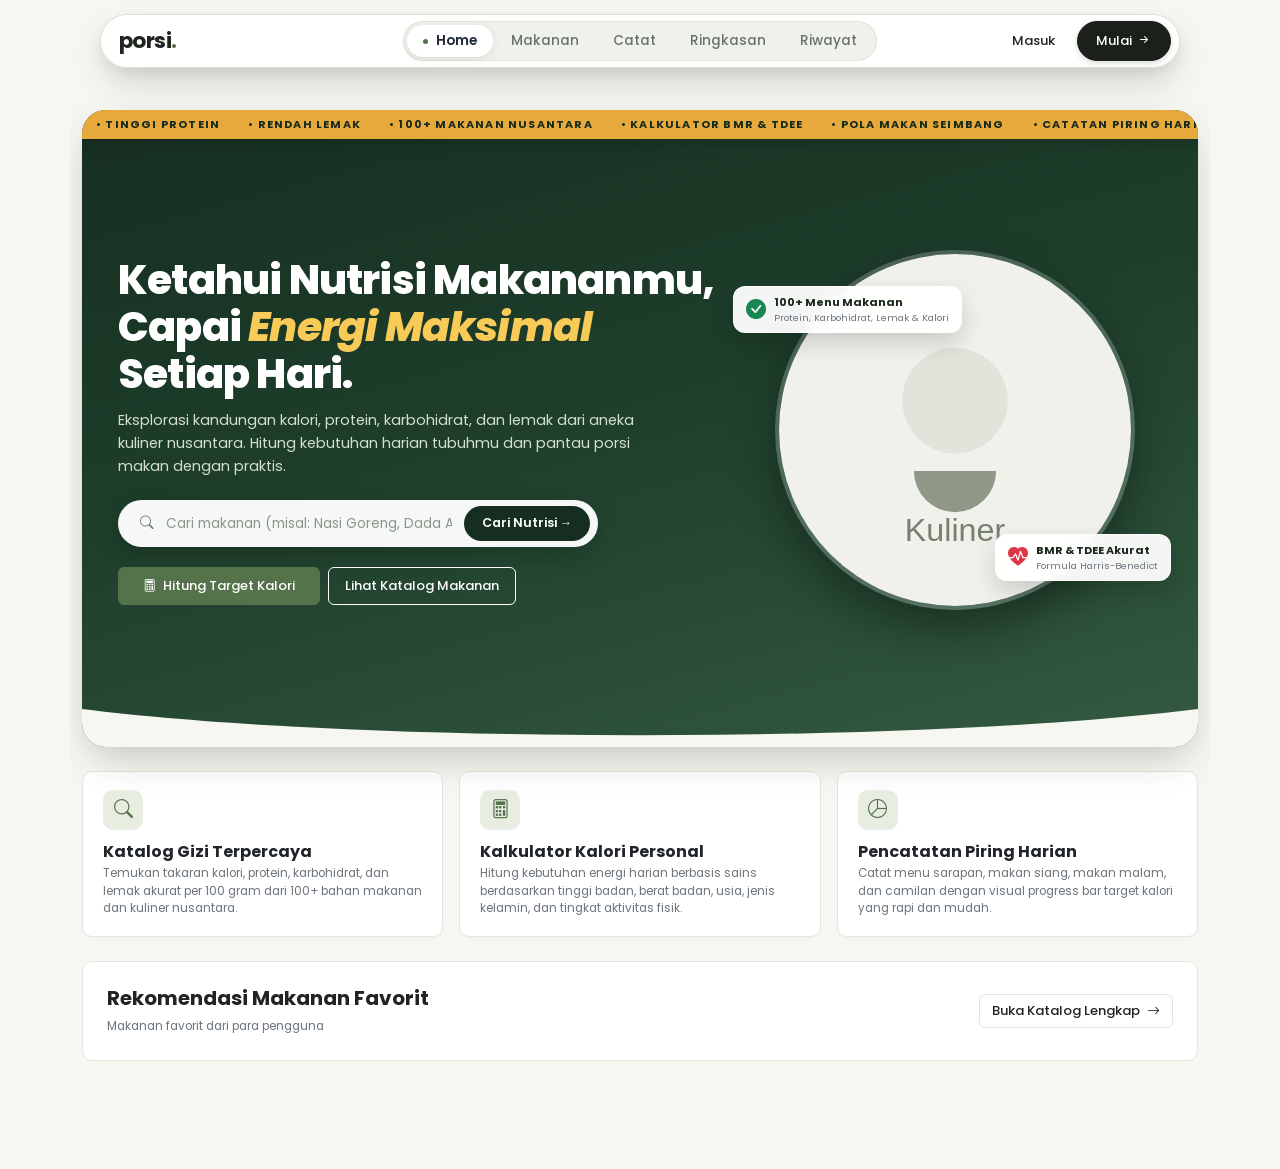
==== commit a405ca7a: "feat(ui): make top navbar floating on mobile and web with fixed positioning and scroll compensation" ====
--- a/client/index.html
+++ b/client/index.html
@@ -15,8 +15,8 @@
   <link href="https://cdn.jsdelivr.net/npm/bootstrap-icons@1.11.3/font/bootstrap-icons.min.css" rel="stylesheet">
 
   <!-- Lembar Gaya Kustom Terstruktur -->
-  <link rel="stylesheet" href="css/style.css?v=26">
-  <link rel="stylesheet" href="css/auth.css?v=18">
+  <link rel="stylesheet" href="css/style.css?v=28">
+  <link rel="stylesheet" href="css/auth.css?v=20">
 </head>
 <body>
 
@@ -138,6 +138,6 @@
   <script src="https://cdn.jsdelivr.net/npm/bootstrap@5.3.3/dist/js/bootstrap.bundle.min.js"></script>
 
   <!-- Berkas Logika Utama Aplikasi (JavaScript Terstruktur) -->
-  <script src="js/app.js?v=29"></script>
+  <script src="js/app.js?v=32"></script>
 </body>
 </html>
--- a/client/css/style.css
+++ b/client/css/style.css
@@ -35,7 +35,7 @@
     }
 
     html, body {
-      overflow-x: hidden;
+      overflow-x: clip;
       max-width: 100%;
     }
 
@@ -46,30 +46,34 @@
       font-size: 13.5px;
       line-height: 1.5;
       margin: 0;
+      padding-top: 86px; /* Kompensasi tinggi floating navbar desktop agar tidak menutupi konten */
       padding-bottom: 60px;
     }
 
     /* 1. Navigasi Melayang Bentuk Kapsul (Floating Island Pill Navbar) */
     .app-navbar-wrapper {
-      position: sticky;
+      position: fixed;
       top: 14px;
-      z-index: 1030;
+      left: 0;
+      right: 0;
+      width: 100%;
+      z-index: 1040;
       padding: 0 16px;
-      margin-bottom: 8px;
+      pointer-events: none; /* Area kosong di kiri-kanan transparan klik-tembus */
     }
 
     .app-navbar-pill {
+      pointer-events: auto; /* Kapsul navigasi aktif dan dapat diklik normal */
       max-width: 1080px;
       margin: 0 auto;
-      margin-bottom: 16px;
-      background: rgba(255, 255, 255, 0.92);
+      background: rgba(255, 255, 255, 0.94);
       backdrop-filter: blur(28px) saturate(190%);
       -webkit-backdrop-filter: blur(28px) saturate(190%);
       border: 1px solid rgba(215, 222, 210, 0.9);
       border-radius: 9999px;
       box-shadow: 
-        0 16px 36px -4px rgba(0, 0, 0, 0.18), 
-        0 6px 16px -2px rgba(0, 0, 0, 0.10), 
+        0 16px 36px -4px rgba(0, 0, 0, 0.16), 
+        0 6px 16px -2px rgba(0, 0, 0, 0.08), 
         inset 0 1px 1px rgba(255, 255, 255, 0.95);
       padding: 6px 8px 6px 18px;
       display: flex;
@@ -1047,12 +1051,17 @@
       border: 1px solid #F6D5D3;
     }
 
+    .session-cards-list {
+      display: flex;
+      flex-direction: column;
+    }
+
     .history-session-card {
       background: #FFFFFF;
       border: 1px solid var(--border);
       border-radius: 14px;
-      padding: 15px 18px;
-      margin-bottom: 16px;
+      padding: 13px 16px;
+      margin-bottom: 10px;
       box-shadow: 0 1px 3px rgba(0, 0, 0, 0.02);
       transition: border-color 0.16s ease, box-shadow 0.16s ease, transform 0.16s ease;
     }
@@ -1064,6 +1073,13 @@
       background: #FCFDFB;
       transform: translateY(-1px);
       box-shadow: 0 4px 14px rgba(0, 0, 0, 0.04);
+    }
+
+    .session-header-left {
+      display: flex;
+      align-items: center;
+      gap: 10px;
+      flex-wrap: wrap;
     }
 
     .session-type-pill {
@@ -1107,6 +1123,14 @@
       font-weight: 500;
       display: inline-flex;
       align-items: center;
+      gap: 4px;
+    }
+
+    .session-food-chips {
+      display: flex;
+      flex-wrap: wrap;
+      gap: 8px;
+      margin-bottom: 10px;
     }
 
     .session-food-chip {
@@ -1275,10 +1299,13 @@
 
     /* --- Tablet & Layar Menengah (<= 991.98px) --- */
     @media (max-width: 991.98px) {
+      body {
+        padding-top: 114px;
+      }
       .app-navbar-wrapper {
         top: 8px;
         padding: 0 12px;
-        margin-bottom: 12px;
+        margin-bottom: 0;
       }
       .app-navbar-pill {
         border-radius: 24px;
@@ -1340,18 +1367,28 @@
     /* --- Smartphone Standar & Tablet Portabel (<= 767.98px) --- */
     @media (max-width: 767.98px) {
       body {
-        padding-bottom: 45px;
+        padding-top: 68px !important;
+        padding-bottom: calc(72px + env(safe-area-inset-bottom)) !important;
       }
       .app-navbar-wrapper {
-        top: 6px;
-        padding: 0 8px;
-        margin-bottom: 8px;
+        position: fixed !important;
+        top: 8px !important;
+        left: 0 !important;
+        right: 0 !important;
+        width: 100% !important;
+        padding: 0 10px !important;
+        margin-bottom: 0 !important;
+        pointer-events: none !important;
+        z-index: 1040 !important;
       }
       .app-navbar-pill {
-        padding: 8px 10px;
-        border-radius: 20px;
-        row-gap: 6px;
-        box-shadow: 0 10px 28px -4px rgba(0, 0, 0, 0.14);
+        pointer-events: auto !important;
+        padding: 6px 10px 6px 14px !important;
+        border-radius: 9999px !important;
+        min-height: 46px !important;
+        margin-bottom: 0 !important;
+        flex-wrap: nowrap !important;
+        box-shadow: 0 8px 24px -2px rgba(0, 0, 0, 0.12) !important;
       }
       .brand-title {
         font-size: 1.25rem;
@@ -1526,12 +1563,12 @@
     /* --- Smartphone Layar Ramping / Resolusi Kecil (<= 480px) --- */
     @media (max-width: 480px) {
       .app-navbar-wrapper {
-        padding: 0 4px;
-        top: 4px;
+        padding: 0 8px !important;
+        top: 8px !important;
       }
       .app-navbar-pill {
-        padding: 6px 8px;
-        border-radius: 16px;
+        padding: 5px 10px 5px 14px !important;
+        border-radius: 9999px !important;
       }
       .brand-title {
         font-size: 1.15rem;
--- a/client/css/auth.css
+++ b/client/css/auth.css
@@ -220,7 +220,26 @@
     .auth-form-header {
       text-align: center;
       width: 100%;
-      margin-bottom: 18px;
+      margin-bottom: 12px;
+    }
+
+    /* Kotak Peringatan Validasi & Error Autentikasi (Margin Atas-Bawah Seimbang & Rapi) */
+    .auth-error-alert {
+      width: 100%;
+      box-sizing: border-box;
+      padding: 9px 12px;
+      margin-top: 4px;
+      margin-bottom: 14px;
+      border-radius: 9px;
+      font-size: 11.5px;
+      line-height: 1.45;
+      background-color: #FDF2F1;
+      border: 1px solid #F6D5D2;
+      color: #9C2E23;
+      text-align: left;
+      display: flex;
+      align-items: center;
+      gap: 8px;
     }
 
     .auth-brand {
@@ -344,3 +363,36 @@
         height: auto !important;
       }
     }
+
+    /* Tombol Toggle Show/Hide Password Selaras Desain Form */
+    .btn-toggle-password {
+      position: absolute;
+      right: 8px;
+      top: 50%;
+      transform: translateY(-50%);
+      background: transparent;
+      border: none;
+      outline: none;
+      padding: 4px 6px;
+      color: #7B8576;
+      display: flex;
+      align-items: center;
+      justify-content: center;
+      font-size: 15px;
+      border-radius: 6px;
+      cursor: pointer;
+      z-index: 5;
+      transition: color 0.16s ease, background-color 0.16s ease;
+    }
+    .btn-toggle-password:hover {
+      color: var(--olive);
+      background-color: rgba(85, 115, 75, 0.08);
+    }
+    .btn-toggle-password:focus-visible {
+      outline: 2px solid rgba(85, 115, 75, 0.3);
+    }
+    .btn-toggle-password-sm {
+      right: 6px;
+      font-size: 13.5px;
+      padding: 3px 5px;
+    }
